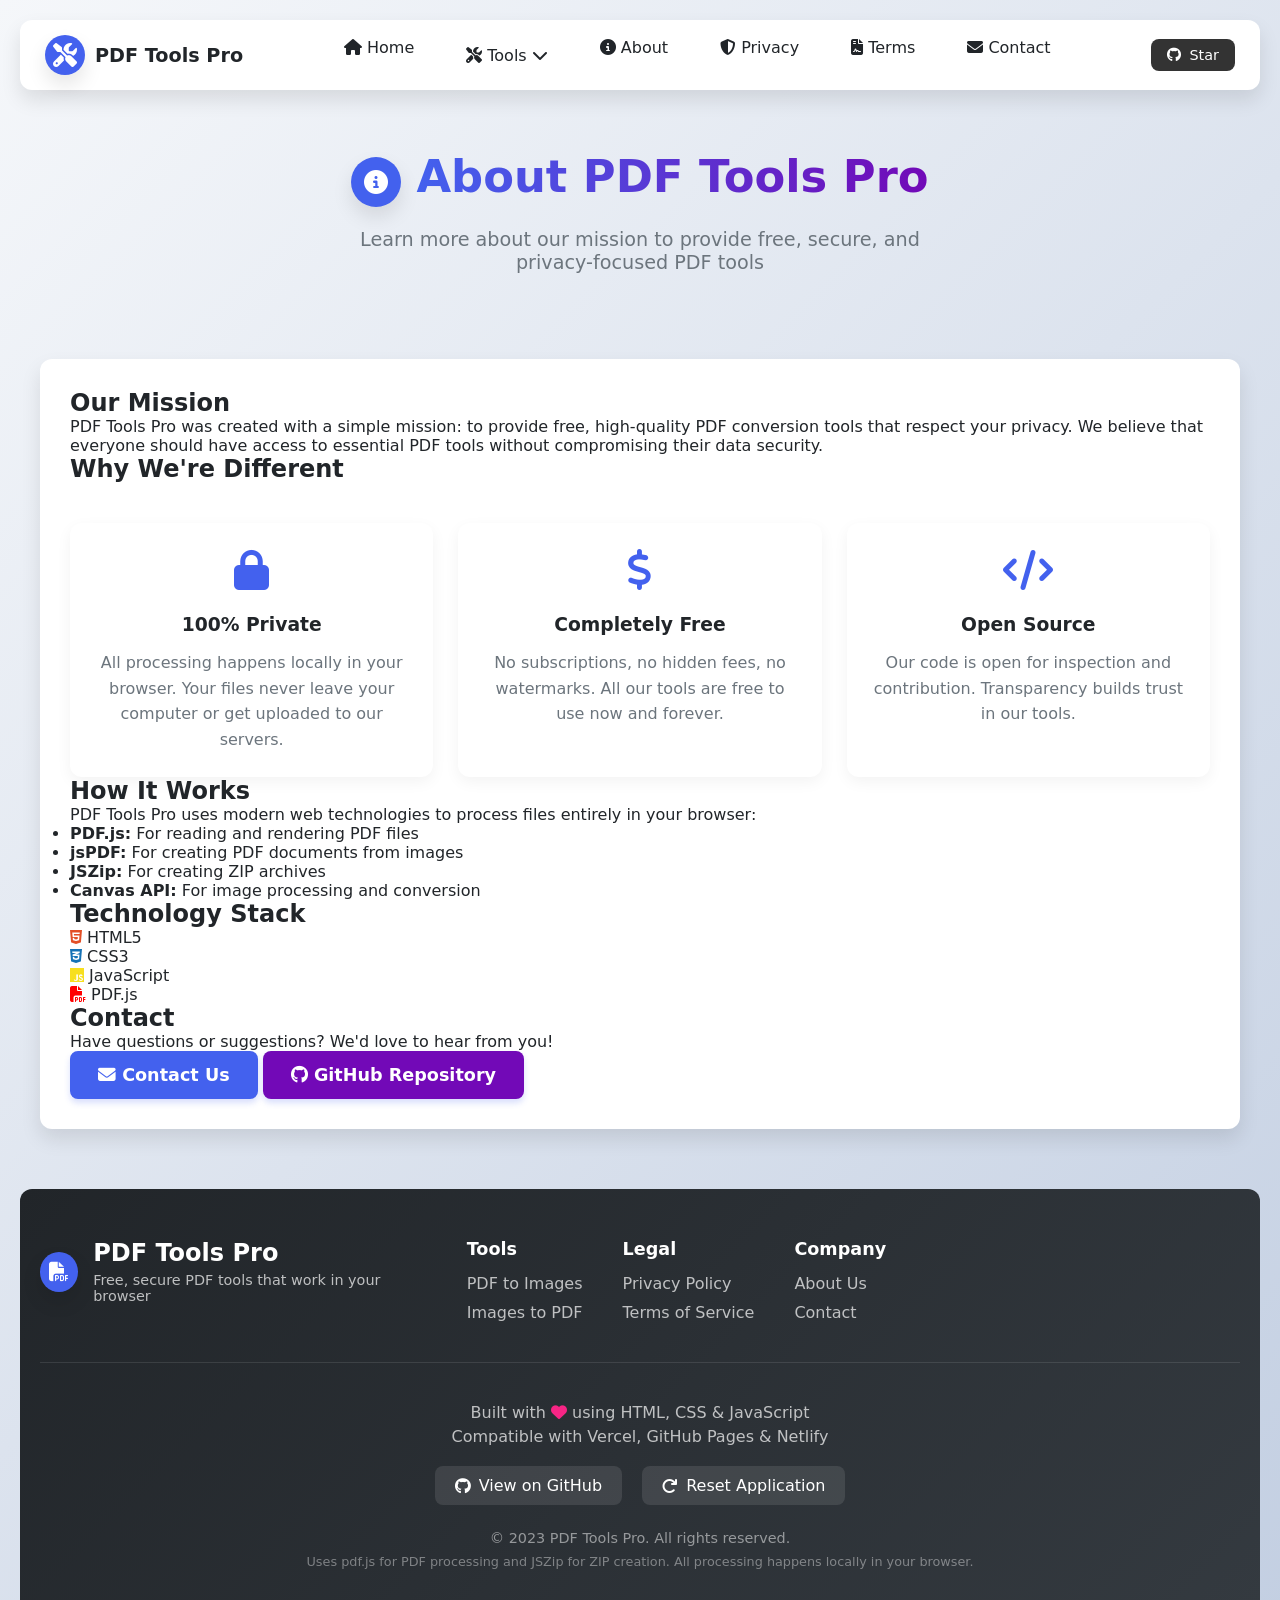
==== about.html @ c7e386c7 "Create about.html" ====
<!DOCTYPE html>
<html lang="en">
<head>
    <meta charset="UTF-8">
    <meta name="viewport" content="width=device-width, initial-scale=1.0">
    <title>About Us | PDF Tools Pro</title>
    <link rel="stylesheet" href="https://cdnjs.cloudflare.com/ajax/libs/font-awesome/6.4.0/css/all.min.css">
    <link rel="stylesheet" href="style.css">
    <link rel="icon" href="assets/images/favicon.ico" type="image/x-icon">
</head>
<body>
    <!-- Navigation -->
    <div id="navigation-container"></div>
    
    <div class="container">
        <header>
            <div class="logo">
                <div class="logo-icon">
                    <i class="fas fa-info-circle"></i>
                </div>
                <h1>About PDF Tools Pro</h1>
            </div>
            <p class="tagline">Learn more about our mission to provide free, secure, and privacy-focused PDF tools</p>
        </header>
        
        <main>
            <div class="app-card">
                <div class="card-body">
                    <div class="about-content">
                        <h2>Our Mission</h2>
                        <p>PDF Tools Pro was created with a simple mission: to provide free, high-quality PDF conversion tools that respect your privacy. We believe that everyone should have access to essential PDF tools without compromising their data security.</p>
                        
                        <h2>Why We're Different</h2>
                        <div class="features">
                            <div class="feature-card">
                                <div class="feature-icon">
                                    <i class="fas fa-lock"></i>
                                </div>
                                <h3>100% Private</h3>
                                <p>All processing happens locally in your browser. Your files never leave your computer or get uploaded to our servers.</p>
                            </div>
                            
                            <div class="feature-card">
                                <div class="feature-icon">
                                    <i class="fas fa-dollar-sign"></i>
                                </div>
                                <h3>Completely Free</h3>
                                <p>No subscriptions, no hidden fees, no watermarks. All our tools are free to use now and forever.</p>
                            </div>
                            
                            <div class="feature-card">
                                <div class="feature-icon">
                                    <i class="fas fa-code"></i>
                                </div>
                                <h3>Open Source</h3>
                                <p>Our code is open for inspection and contribution. Transparency builds trust in our tools.</p>
                            </div>
                        </div>
                        
                        <h2>How It Works</h2>
                        <p>PDF Tools Pro uses modern web technologies to process files entirely in your browser:</p>
                        <ul class="feature-list">
                            <li><strong>PDF.js:</strong> For reading and rendering PDF files</li>
                            <li><strong>jsPDF:</strong> For creating PDF documents from images</li>
                            <li><strong>JSZip:</strong> For creating ZIP archives</li>
                            <li><strong>Canvas API:</strong> For image processing and conversion</li>
                        </ul>
                        
                        <h2>Technology Stack</h2>
                        <div class="tech-stack">
                            <div class="tech-item">
                                <i class="fab fa-html5" style="color: #e34f26;"></i>
                                <span>HTML5</span>
                            </div>
                            <div class="tech-item">
                                <i class="fab fa-css3-alt" style="color: #1572b6;"></i>
                                <span>CSS3</span>
                            </div>
                            <div class="tech-item">
                                <i class="fab fa-js" style="color: #f7df1e;"></i>
                                <span>JavaScript</span>
                            </div>
                            <div class="tech-item">
                                <i class="fas fa-file-pdf" style="color: #ff0000;"></i>
                                <span>PDF.js</span>
                            </div>
                        </div>
                        
                        <h2>Contact</h2>
                        <p>Have questions or suggestions? We'd love to hear from you!</p>
                        <div class="contact-info">
                            <a href="contact.html" class="btn">
                                <i class="fas fa-envelope"></i> Contact Us
                            </a>
                            <a href="https://github.com" target="_blank" class="btn btn-secondary">
                                <i class="fab fa-github"></i> GitHub Repository
                            </a>
                        </div>
                    </div>
                </div>
            </div>
        </main>
    </div>
    
    <!-- Footer -->
    <div id="footer-container"></div>
    
    <script>
        // Load navigation
        fetch('components/navigation.html')
            .then(response => response.text())
            .then(data => {
                document.getElementById('navigation-container').innerHTML = data;
            });
        
        // Load footer
        fetch('components/footer.html')
            .then(response => response.text())
            .then(data => {
                document.getElementById('footer-container').innerHTML = data;
            });
    </script>
</body>
</html>
---- style.css ----
:root {
    --primary: #4361ee;
    --primary-dark: #3a56d4;
    --secondary: #7209b7;
    --light: #f8f9fa;
    --dark: #212529;
    --success: #4cc9f0;
    --warning: #f72585;
    --gray: #6c757d;
    --light-gray: #e9ecef;
    --border-radius: 12px;
    --box-shadow: 0 10px 20px rgba(0,0,0,0.1);
    --transition: all 0.3s ease;
}

* {
    margin: 0;
    padding: 0;
    box-sizing: border-box;
    font-family: 'Segoe UI', system-ui, sans-serif;
}
/* Fix for drag and drop area */
.upload-area {
    cursor: pointer;
    transition: all 0.3s ease;
}

.upload-area.dragover {
    background-color: rgba(67, 97, 238, 0.1) !important;
    border-color: var(--primary) !important;
    transform: scale(1.02);
}

.preview-filename {
    font-size: 0.9rem;
    overflow: hidden;
    text-overflow: ellipsis;
    white-space: nowrap;
    max-width: 80%;
    display: inline-block;
}

/* Fix for buttons in preview items */
.preview-item .btn {
    font-size: 0.8rem;
    padding: 5px 10px;
    margin-top: 5px;
}

/* Better visual feedback for drag and drop */
@keyframes pulse {
    0% { box-shadow: 0 0 0 0 rgba(67, 97, 238, 0.4); }
    70% { box-shadow: 0 0 0 10px rgba(67, 97, 238, 0); }
    100% { box-shadow: 0 0 0 0 rgba(67, 97, 238, 0); }
}

.dragover {
    animation: pulse 1.5s infinite;
}

/* Fix for sortable items */
.sortable-ghost {
    opacity: 0.4;
    background: var(--light-gray);
    border: 2px dashed var(--primary);
}

.sortable-chosen {
    background: var(--light);
    box-shadow: 0 5px 15px rgba(0,0,0,0.1);
}

.sortable-drag {
    opacity: 0.8;
    transform: rotate(2deg);
}

/* Ensure file input is accessible */
.file-input {
    position: absolute;
    width: 1px;
    height: 1px;
    padding: 0;
    margin: -1px;
    overflow: hidden;
    clip: rect(0, 0, 0, 0);
    border: 0;
}
body {
    background: linear-gradient(135deg, #f5f7fa 0%, #c3cfe2 100%);
    min-height: 100vh;
    color: var(--dark);
    padding: 20px;
}

.container {
    max-width: 1200px;
    margin: 0 auto;
}

/* Navigation Styles */
.navbar {
    background: white;
    border-radius: var(--border-radius);
    box-shadow: var(--box-shadow);
    padding: 15px 25px;
    margin-bottom: 30px;
    display: flex;
    justify-content: space-between;
    align-items: center;
}

.nav-brand {
    display: flex;
    align-items: center;
    gap: 10px;
    text-decoration: none;
    color: var(--dark);
    font-weight: bold;
    font-size: 1.2rem;
}

.nav-brand .logo-icon {
    background: var(--primary);
    width: 40px;
    height: 40px;
    border-radius: 50%;
    display: flex;
    align-items: center;
    justify-content: center;
    color: white;
}

.nav-menu {
    display: flex;
    gap: 20px;
    list-style: none;
}

.nav-link {
    color: var(--dark);
    text-decoration: none;
    padding: 8px 16px;
    border-radius: 8px;
    transition: var(--transition);
}

.nav-link:hover, .nav-link.active {
    background: var(--primary);
    color: white;
}

/* Main content styles */
header {
    text-align: center;
    padding: 30px 20px;
    margin-bottom: 30px;
}

.logo {
    display: flex;
    align-items: center;
    justify-content: center;
    gap: 15px;
    margin-bottom: 15px;
}

.logo-icon {
    background: var(--primary);
    width: 50px;
    height: 50px;
    border-radius: 50%;
    display: flex;
    align-items: center;
    justify-content: center;
    color: white;
    font-size: 24px;
    box-shadow: var(--box-shadow);
}

h1 {
    font-size: 2.8rem;
    background: linear-gradient(to right, var(--primary), var(--secondary));
    -webkit-background-clip: text;
    background-clip: text;
    color: transparent;
    margin-bottom: 10px;
}

.tagline {
    font-size: 1.2rem;
    color: var(--gray);
    max-width: 600px;
    margin: 0 auto 25px;
}

.app-card {
    background: white;
    border-radius: var(--border-radius);
    box-shadow: var(--box-shadow);
    overflow: hidden;
    margin-bottom: 30px;
}

.card-header {
    background: linear-gradient(to right, var(--primary), var(--secondary));
    color: white;
    padding: 25px;
    text-align: center;
}

.card-header h2 {
    font-size: 1.8rem;
    margin-bottom: 10px;
}

.card-body {
    padding: 30px;
}

.upload-area {
    border: 3px dashed var(--light-gray);
    border-radius: var(--border-radius);
    padding: 60px 30px;
    text-align: center;
    transition: var(--transition);
    margin-bottom: 30px;
    cursor: pointer;
}

.upload-area:hover, .upload-area.dragover {
    border-color: var(--primary);
    background-color: rgba(67, 97, 238, 0.05);
}

.upload-icon {
    font-size: 4rem;
    color: var(--primary);
    margin-bottom: 20px;
}

.upload-text {
    font-size: 1.3rem;
    margin-bottom: 15px;
    color: var(--dark);
}

.upload-subtext {
    color: var(--gray);
    margin-bottom: 25px;
}

.btn {
    display: inline-block;
    background: var(--primary);
    color: white;
    border: none;
    padding: 14px 28px;
    border-radius: 8px;
    font-size: 1.1rem;
    font-weight: 600;
    cursor: pointer;
    transition: var(--transition);
    text-align: center;
    text-decoration: none;
    box-shadow: 0 4px 6px rgba(67, 97, 238, 0.2);
}

.btn:hover {
    background: var(--primary-dark);
    transform: translateY(-2px);
    box-shadow: 0 6px 12px rgba(67, 97, 238, 0.3);
}

.btn-secondary {
    background: var(--secondary);
}

.btn-secondary:hover {
    background: #5e08a0;
}

.btn-success {
    background: var(--success);
}

.btn-warning {
    background: var(--warning);
}

.file-input {
    display: none;
}

.controls {
    display: flex;
    flex-wrap: wrap;
    gap: 15px;
    justify-content: center;
    margin-top: 25px;
}

.option-group {
    display: flex;
    flex-wrap: wrap;
    gap: 20px;
    margin-top: 25px;
    justify-content: center;
}

.option {
    display: flex;
    align-items: center;
    gap: 8px;
}

.option label {
    color: var(--dark);
    font-weight: 500;
}

select {
    padding: 10px 15px;
    border-radius: 8px;
    border: 1px solid var(--light-gray);
    background: white;
    color: var(--dark);
    font-size: 1rem;
}

.preview-section {
    margin-top: 40px;
}

.preview-header {
    display: flex;
    justify-content: space-between;
    align-items: center;
    margin-bottom: 20px;
    flex-wrap: wrap;
    gap: 15px;
}

.preview-header h3 {
    font-size: 1.5rem;
    color: var(--dark);
}

.preview-container {
    display: grid;
    grid-template-columns: repeat(auto-fill, minmax(250px, 1fr));
    gap: 20px;
}

.preview-item {
    background: var(--light);
    border-radius: var(--border-radius);
    overflow: hidden;
    box-shadow: 0 4px 8px rgba(0,0,0,0.08);
    transition: var(--transition);
}

.preview-item:hover {
    transform: translateY(-5px);
    box-shadow: 0 8px 15px rgba(0,0,0,0.1);
}

.preview-img {
    width: 100%;
    height: 200px;
    object-fit: cover;
    display: block;
    background: #f0f0f0;
}

.preview-info {
    padding: 15px;
}

.preview-info h4 {
    margin-bottom: 8px;
    color: var(--dark);
}

.preview-info p {
    color: var(--gray);
    font-size: 0.9rem;
}

.hidden {
    display: none;
}

.loading {
    text-align: center;
    padding: 40px;
}

.spinner {
    width: 60px;
    height: 60px;
    border: 5px solid rgba(67, 97, 238, 0.2);
    border-top-color: var(--primary);
    border-radius: 50%;
    margin: 0 auto 20px;
    animation: spin 1s linear infinite;
}

@keyframes spin {
    to { transform: rotate(360deg); }
}

.stats {
    display: flex;
    justify-content: space-around;
    flex-wrap: wrap;
    gap: 20px;
    margin-top: 30px;
    padding: 25px;
    background: var(--light);
    border-radius: var(--border-radius);
}

.stat-item {
    text-align: center;
    flex: 1;
    min-width: 150px;
}

.stat-value {
    font-size: 2.5rem;
    font-weight: 700;
    color: var(--primary);
    margin-bottom: 5px;
}

.stat-label {
    color: var(--gray);
    font-size: 1rem;
}

.features {
    display: grid;
    grid-template-columns: repeat(auto-fit, minmax(280px, 1fr));
    gap: 25px;
    margin-top: 40px;
}

.feature-card {
    background: white;
    padding: 25px;
    border-radius: var(--border-radius);
    box-shadow: 0 5px 15px rgba(0,0,0,0.05);
    text-align: center;
    transition: var(--transition);
}

.feature-card:hover {
    transform: translateY(-5px);
    box-shadow: 0 10px 20px rgba(0,0,0,0.1);
}

.feature-icon {
    font-size: 2.5rem;
    color: var(--primary);
    margin-bottom: 20px;
}

.feature-card h3 {
    margin-bottom: 15px;
    color: var(--dark);
}

.feature-card p {
    color: var(--gray);
    line-height: 1.6;
}

@media (max-width: 768px) {
    .navbar {
        flex-direction: column;
        gap: 15px;
    }
    
    .nav-menu {
        flex-wrap: wrap;
        justify-content: center;
    }
    
    h1 {
        font-size: 2.2rem;
    }
    
    .card-body {
        padding: 20px;
    }
    
    .upload-area {
        padding: 40px 20px;
    }
    
    .controls {
        flex-direction: column;
        align-items: center;
    }
    
    .btn {
        width: 100%;
        max-width: 300px;
    }
}
/* Tabs for multiple tools */
.tabs {
    display: flex;
    justify-content: center;
    margin: 30px 0;
    gap: 10px;
}

.tab-btn {
    padding: 12px 30px;
    background: white;
    border: 2px solid var(--light-gray);
    border-radius: var(--border-radius);
    font-size: 1rem;
    font-weight: 600;
    color: var(--dark);
    cursor: pointer;
    transition: var(--transition);
}

.tab-btn:hover {
    border-color: var(--primary);
    color: var(--primary);
}

.tab-btn.active {
    background: var(--primary);
    color: white;
    border-color: var(--primary);
}

/* Sortable styles */
.sortable-ghost {
    opacity: 0.4;
    background: var(--light-gray);
}

.sortable-chosen {
    background: var(--light-gray);
}

.sortable-drag {
    opacity: 1;
}

.preview-item {
    position: relative;
    cursor: move;
}

.preview-header {
    display: flex;
    justify-content: space-between;
    align-items: center;
    padding: 10px 15px;
    background: rgba(0,0,0,0.05);
    border-bottom: 1px solid var(--light-gray);
}

.preview-header span {
    font-weight: 500;
    font-size: 0.9rem;
    white-space: nowrap;
    overflow: hidden;
    text-overflow: ellipsis;
}

.remove-btn {
    background: none;
    border: none;
    color: var(--warning);
    cursor: pointer;
    padding: 5px;
    border-radius: 4px;
    transition: var(--transition);
}

.remove-btn:hover {
    background: rgba(247, 37, 133, 0.1);
}

.preview-info {
    display: flex;
    justify-content: space-between;
    padding: 10px 15px;
    font-size: 0.85rem;
    color: var(--gray);
}

.preview-actions {
    display: flex;
    justify-content: space-between;
    margin-top: 20px;
    padding-top: 20px;
    border-top: 1px solid var(--light-gray);
}

/* Checkbox styling */
.option label[for^="imageOrder"],
.option label[for^="compressImages"],
.option label[for^="addPageNumbers"] {
    display: flex;
    align-items: center;
    gap: 8px;
    cursor: pointer;
}

.option input[type="checkbox"] {
    width: 18px;
    height: 18px;
    cursor: pointer;
}

/* Navigation highlight */
.nav-link.active {
    position: relative;
}

.nav-link.active::after {
    content: '';
    position: absolute;
    bottom: -5px;
    left: 50%;
    transform: translateX(-50%);
    width: 20px;
    height: 3px;
    background: var(--primary);
    border-radius: 2px;
}

/* Tool selection page */
.tools-grid {
    display: grid;
    grid-template-columns: repeat(auto-fit, minmax(300px, 1fr));
    gap: 30px;
    margin-top: 40px;
}

.tool-card {
    background: white;
    border-radius: var(--border-radius);
    padding: 30px;
    text-align: center;
    box-shadow: var(--box-shadow);
    transition: var(--transition);
    text-decoration: none;
    color: inherit;
    display: block;
}

.tool-card:hover {
    transform: translateY(-10px);
    box-shadow: 0 20px 40px rgba(0,0,0,0.15);
}

.tool-icon {
    width: 80px;
    height: 80px;
    background: linear-gradient(135deg, var(--primary), var(--secondary));
    border-radius: 50%;
    display: flex;
    align-items: center;
    justify-content: center;
    margin: 0 auto 20px;
    color: white;
    font-size: 32px;
}

.tool-card h3 {
    margin-bottom: 15px;
    color: var(--dark);
}

.tool-card p {
    color: var(--gray);
    line-height: 1.6;
}
/* Footer Styles */
.footer {
    background: linear-gradient(135deg, #212529 0%, #343a40 100%);
    color: white;
    padding: 50px 20px 30px;
    margin-top: 60px;
    border-radius: var(--border-radius) var(--border-radius) 0 0;
}

.footer-content {
    max-width: 1200px;
    margin: 0 auto;
    text-align: center;
}

.footer-main {
    display: flex;
    flex-wrap: wrap;
    justify-content: space-between;
    align-items: flex-start;
    gap: 40px;
    margin-bottom: 40px;
    padding-bottom: 30px;
    border-bottom: 1px solid rgba(255, 255, 255, 0.1);
    text-align: left;
}

.footer-logo {
    display: flex;
    align-items: center;
    gap: 15px;
    flex: 1;
    min-width: 250px;
}

.logo-icon.small {
    width: 40px;
    height: 40px;
    font-size: 20px;
}

.footer-brand h3 {
    color: white;
    margin-bottom: 5px;
    font-size: 1.5rem;
}

.footer-brand p {
    color: rgba(255, 255, 255, 0.7);
    font-size: 0.9rem;
}

.footer-links {
    display: flex;
    flex-wrap: wrap;
    gap: 40px;
    flex: 2;
}

.link-group {
    text-align: left;
}

.link-group h4 {
    color: white;
    margin-bottom: 15px;
    font-size: 1.1rem;
    font-weight: 600;
}

.link-group a {
    display: block;
    color: rgba(255, 255, 255, 0.7);
    text-decoration: none;
    margin-bottom: 10px;
    transition: var(--transition);
}

.link-group a:hover {
    color: var(--primary);
    transform: translateX(5px);
}

.footer-bottom {
    text-align: center;
}

.footer-tech {
    margin-bottom: 20px;
}

.footer-tech p {
    color: rgba(255, 255, 255, 0.7);
    margin-bottom: 5px;
}

.footer-actions {
    display: flex;
    justify-content: center;
    flex-wrap: wrap;
    gap: 20px;
    margin-bottom: 25px;
}

.github-link, .reset-link {
    display: inline-flex;
    align-items: center;
    gap: 8px;
    color: white;
    text-decoration: none;
    padding: 10px 20px;
    background: rgba(255, 255, 255, 0.1);
    border-radius: 8px;
    transition: var(--transition);
}

.github-link:hover {
    background: rgba(255, 255, 255, 0.2);
    color: white;
}

.reset-link:hover {
    background: rgba(247, 37, 133, 0.2);
    color: #f72585;
}

.footer-copyright {
    color: rgba(255, 255, 255, 0.5);
    font-size: 0.9rem;
    margin-top: 20px;
}

.footer-copyright p {
    margin-bottom: 8px;
}

.disclaimer {
    font-size: 0.8rem;
    color: rgba(255, 255, 255, 0.4);
}

/* Navigation Updates */
.navbar {
    position: relative;
    display: flex;
    justify-content: space-between;
    align-items: center;
    flex-wrap: wrap;
    gap: 20px;
}

.nav-toggle {
    display: none;
    background: none;
    border: none;
    color: var(--dark);
    font-size: 1.5rem;
    cursor: pointer;
    padding: 5px;
}

.dropdown {
    position: relative;
}

.dropdown-toggle {
    display: flex;
    align-items: center;
    gap: 5px;
}

.dropdown-menu {
    position: absolute;
    top: 100%;
    left: 0;
    background: white;
    border-radius: var(--border-radius);
    box-shadow: var(--box-shadow);
    padding: 10px 0;
    min-width: 200px;
    opacity: 0;
    visibility: hidden;
    transform: translateY(10px);
    transition: var(--transition);
    z-index: 1000;
}

.dropdown:hover .dropdown-menu {
    opacity: 1;
    visibility: visible;
    transform: translateY(0);
}

.dropdown-item {
    display: flex;
    align-items: center;
    gap: 10px;
    padding: 10px 20px;
    color: var(--dark);
    text-decoration: none;
    transition: var(--transition);
}

.dropdown-item:hover {
    background: var(--light-gray);
    color: var(--primary);
}

.nav-actions {
    display: flex;
    align-items: center;
    gap: 15px;
}

.github-btn {
    background: #333;
    color: white;
    padding: 8px 16px;
    border-radius: 8px;
    text-decoration: none;
    display: flex;
    align-items: center;
    gap: 8px;
    font-size: 0.9rem;
    transition: var(--transition);
}

.github-btn:hover {
    background: #444;
    transform: translateY(-2px);
}

/* Mobile Navigation */
@media (max-width: 768px) {
    .nav-toggle {
        display: block;
    }
    
    .nav-menu {
        display: none;
        width: 100%;
        flex-direction: column;
        background: white;
        position: absolute;
        top: 100%;
        left: 0;
        border-radius: var(--border-radius);
        box-shadow: var(--box-shadow);
        padding: 20px;
        z-index: 1000;
    }
    
    .nav-menu.active {
        display: flex;
    }
    
    .nav-menu li {
        width: 100%;
        margin-bottom: 10px;
    }
    
    .nav-link {
        display: block;
        width: 100%;
        text-align: left;
    }
    
    .dropdown-menu {
        position: static;
        opacity: 1;
        visibility: visible;
        transform: none;
        box-shadow: none;
        padding-left: 20px;
        display: none;
    }
    
    .dropdown.active .dropdown-menu {
        display: block;
    }
    
    .footer-main {
        flex-direction: column;
        text-align: center;
        gap: 30px;
    }
    
    .footer-logo {
        justify-content: center;
        text-align: center;
    }
    
    .footer-links {
        justify-content: center;
        text-align: center;
        gap: 30px;
    }
    
    .link-group {
        text-align: center;
    }
}
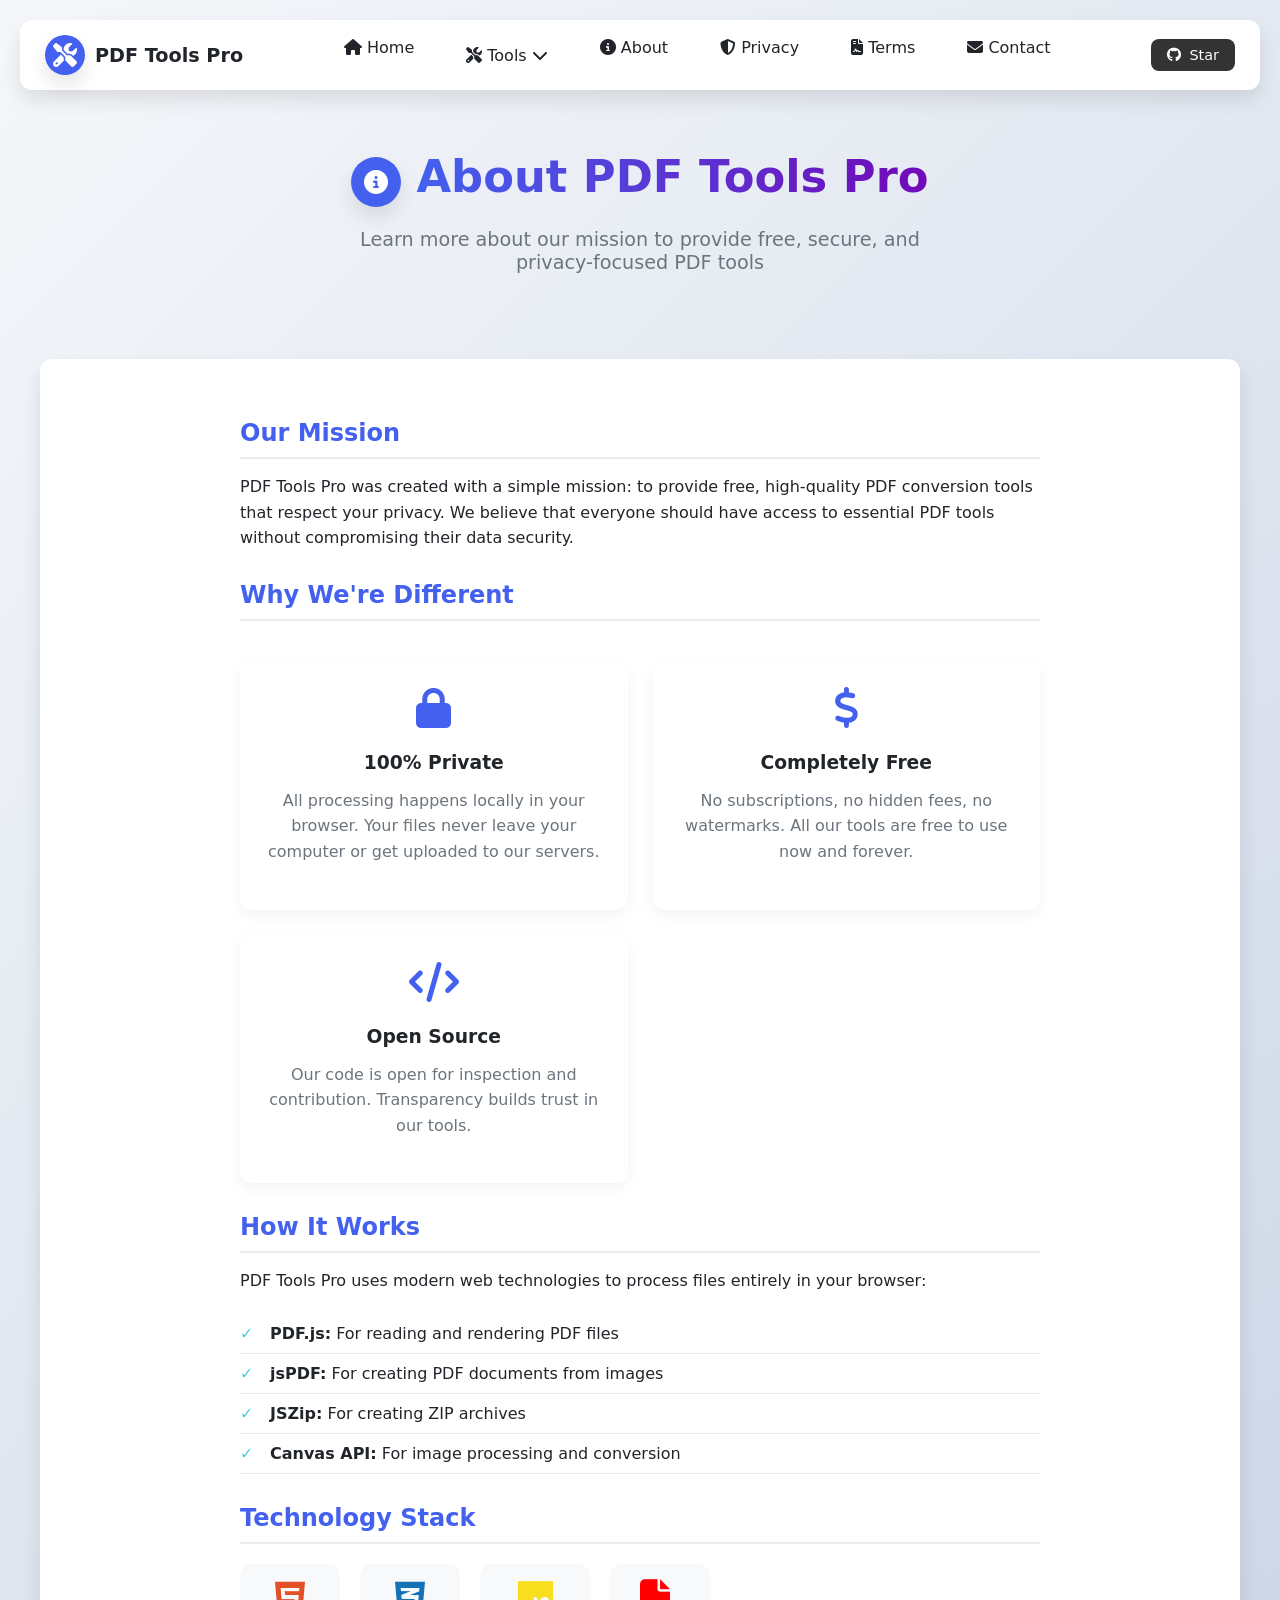
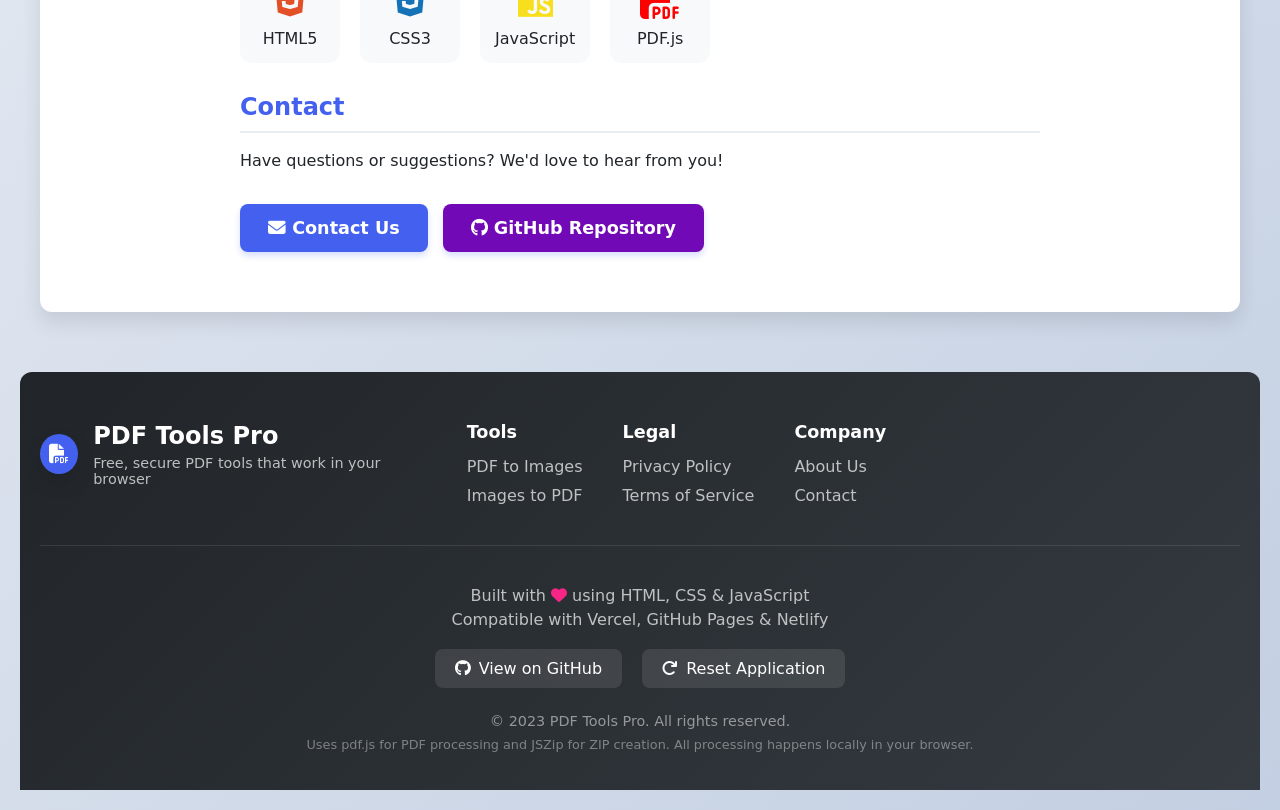
==== commit 7b0748f1: "Set up Vercel Web Analytics integration ## Vercel Web Analytics Integration  ### Summary Successfull" ====
--- a/about.html
+++ b/about.html
@@ -7,6 +7,11 @@
     <link rel="stylesheet" href="https://cdnjs.cloudflare.com/ajax/libs/font-awesome/6.4.0/css/all.min.css">
     <link rel="stylesheet" href="style.css">
     <link rel="icon" href="assets/images/favicon.ico" type="image/x-icon">
+    <!-- Vercel Web Analytics -->
+    <script>
+      window.va = window.va || function () { (window.vaq = window.vaq || []).push(arguments); };
+    </script>
+    <script defer src="/_vercel/insights/script.js"></script>
 </head>
 <body>
     <!-- Navigation -->
--- a/style.css
+++ b/style.css
@@ -988,3 +988,368 @@
         text-align: center;
     }
 }
+/* About Page Styles */
+.about-content {
+    max-width: 800px;
+    margin: 0 auto;
+}
+
+.about-content h2 {
+    color: var(--primary);
+    margin: 30px 0 15px;
+    padding-bottom: 10px;
+    border-bottom: 2px solid var(--light-gray);
+}
+
+.about-content p {
+    line-height: 1.6;
+    margin-bottom: 20px;
+}
+
+.feature-list {
+    list-style: none;
+    padding: 0;
+    margin: 20px 0;
+}
+
+.feature-list li {
+    padding: 10px 0;
+    padding-left: 30px;
+    position: relative;
+    border-bottom: 1px solid var(--light-gray);
+}
+
+.feature-list li:before {
+    content: '✓';
+    color: var(--success);
+    position: absolute;
+    left: 0;
+    font-weight: bold;
+}
+
+.tech-stack {
+    display: flex;
+    flex-wrap: wrap;
+    gap: 20px;
+    margin: 20px 0;
+}
+
+.tech-item {
+    display: flex;
+    flex-direction: column;
+    align-items: center;
+    gap: 10px;
+    padding: 15px;
+    background: var(--light);
+    border-radius: var(--border-radius);
+    min-width: 100px;
+}
+
+.tech-item i {
+    font-size: 2.5rem;
+}
+
+.tech-item span {
+    font-weight: 500;
+}
+
+.contact-info {
+    display: flex;
+    gap: 15px;
+    flex-wrap: wrap;
+    margin: 30px 0;
+}
+
+/* Privacy Page Styles */
+.policy-content {
+    max-width: 800px;
+    margin: 0 auto;
+}
+
+.policy-highlight {
+    background: linear-gradient(135deg, var(--primary), var(--secondary));
+    color: white;
+    padding: 30px;
+    border-radius: var(--border-radius);
+    text-align: center;
+    margin-bottom: 40px;
+}
+
+.policy-highlight i {
+    font-size: 3rem;
+    margin-bottom: 15px;
+}
+
+.policy-highlight h3 {
+    margin-bottom: 10px;
+    font-size: 1.8rem;
+}
+
+.privacy-features {
+    margin: 30px 0;
+}
+
+.privacy-item {
+    display: flex;
+    gap: 20px;
+    align-items: flex-start;
+    padding: 20px;
+    background: var(--light);
+    border-radius: var(--border-radius);
+    margin-bottom: 15px;
+}
+
+.privacy-item i {
+    color: var(--primary);
+    font-size: 1.5rem;
+    margin-top: 5px;
+}
+
+.privacy-item h4 {
+    margin-bottom: 8px;
+    color: var(--dark);
+}
+
+.privacy-item p {
+    color: var(--gray);
+    line-height: 1.6;
+}
+
+.policy-content ul {
+    padding-left: 20px;
+    margin: 15px 0;
+}
+
+.policy-content li {
+    margin-bottom: 10px;
+    line-height: 1.6;
+}
+
+.policy-actions {
+    display: flex;
+    gap: 15px;
+    flex-wrap: wrap;
+    margin: 30px 0;
+}
+
+.policy-update {
+    background: var(--light);
+    padding: 20px;
+    border-radius: var(--border-radius);
+    margin-top: 40px;
+    border-left: 4px solid var(--primary);
+}
+
+/* Terms Page Styles */
+.terms-content {
+    max-width: 800px;
+    margin: 0 auto;
+}
+
+.terms-notice {
+    background: #fff3cd;
+    border: 1px solid #ffeaa7;
+    padding: 20px;
+    border-radius: var(--border-radius);
+    display: flex;
+    gap: 15px;
+    align-items: flex-start;
+    margin-bottom: 30px;
+}
+
+.terms-notice i {
+    color: #ff9f43;
+    font-size: 1.5rem;
+    margin-top: 3px;
+}
+
+.terms-content h2 {
+    color: var(--primary);
+    margin: 25px 0 15px;
+    font-size: 1.4rem;
+}
+
+.terms-content p {
+    line-height: 1.6;
+    margin-bottom: 15px;
+}
+
+.terms-actions {
+    display: flex;
+    gap: 15px;
+    flex-wrap: wrap;
+    margin: 40px 0;
+}
+
+.terms-summary {
+    background: linear-gradient(135deg, #f8f9fa, #e9ecef);
+    padding: 25px;
+    border-radius: var(--border-radius);
+    border-left: 4px solid var(--success);
+}
+
+.terms-summary h3 {
+    color: var(--dark);
+    margin-bottom: 10px;
+}
+
+/* Contact Page Styles */
+.contact-methods {
+    display: grid;
+    grid-template-columns: repeat(auto-fit, minmax(250px, 1fr));
+    gap: 25px;
+    margin-bottom: 40px;
+}
+
+.contact-card {
+    background: var(--light);
+    padding: 25px;
+    border-radius: var(--border-radius);
+    text-align: center;
+    transition: var(--transition);
+}
+
+.contact-card:hover {
+    transform: translateY(-5px);
+    box-shadow: var(--box-shadow);
+}
+
+.contact-icon {
+    font-size: 3rem;
+    color: var(--primary);
+    margin-bottom: 15px;
+}
+
+.contact-card h3 {
+    margin-bottom: 10px;
+    color: var(--dark);
+}
+
+.contact-card p {
+    color: var(--gray);
+    margin-bottom: 20px;
+    line-height: 1.6;
+}
+
+.contact-form-container {
+    background: white;
+    padding: 30px;
+    border-radius: var(--border-radius);
+    box-shadow: 0 5px 15px rgba(0,0,0,0.05);
+    margin-bottom: 40px;
+}
+
+.contact-form-container h2 {
+    color: var(--dark);
+    margin-bottom: 25px;
+    text-align: center;
+}
+
+.form-group {
+    margin-bottom: 20px;
+}
+
+.form-group label {
+    display: block;
+    margin-bottom: 8px;
+    color: var(--dark);
+    font-weight: 500;
+}
+
+.form-group input,
+.form-group select,
+.form-group textarea {
+    width: 100%;
+    padding: 12px 15px;
+    border: 1px solid var(--light-gray);
+    border-radius: 8px;
+    font-size: 1rem;
+    transition: var(--transition);
+}
+
+.form-group input:focus,
+.form-group select:focus,
+.form-group textarea:focus {
+    outline: none;
+    border-color: var(--primary);
+    box-shadow: 0 0 0 3px rgba(67, 97, 238, 0.1);
+}
+
+.form-group textarea {
+    resize: vertical;
+    min-height: 120px;
+}
+
+.form-note {
+    background: var(--light);
+    padding: 15px;
+    border-radius: 8px;
+    margin-top: 20px;
+    font-size: 0.9rem;
+    color: var(--gray);
+}
+
+.form-note i {
+    color: var(--primary);
+    margin-right: 8px;
+}
+
+.faq-section {
+    margin-top: 40px;
+}
+
+.faq-section h2 {
+    text-align: center;
+    margin-bottom: 30px;
+    color: var(--dark);
+}
+
+.faq-item {
+    background: white;
+    border-radius: var(--border-radius);
+    margin-bottom: 10px;
+    overflow: hidden;
+    border: 1px solid var(--light-gray);
+}
+
+.faq-question {
+    padding: 20px;
+    display: flex;
+    justify-content: space-between;
+    align-items: center;
+    cursor: pointer;
+    transition: var(--transition);
+}
+
+.faq-question:hover {
+    background: var(--light);
+}
+
+.faq-question h3 {
+    font-size: 1.1rem;
+    color: var(--dark);
+    margin: 0;
+}
+
+.faq-question i {
+    color: var(--primary);
+    transition: var(--transition);
+}
+
+.faq-answer {
+    padding: 0 20px;
+    max-height: 0;
+    overflow: hidden;
+    transition: var(--transition);
+}
+
+.faq-answer.active {
+    padding: 20px;
+    max-height: 500px;
+}
+
+.faq-answer p {
+    color: var(--gray);
+    line-height: 1.6;
+    margin: 0;
+}
